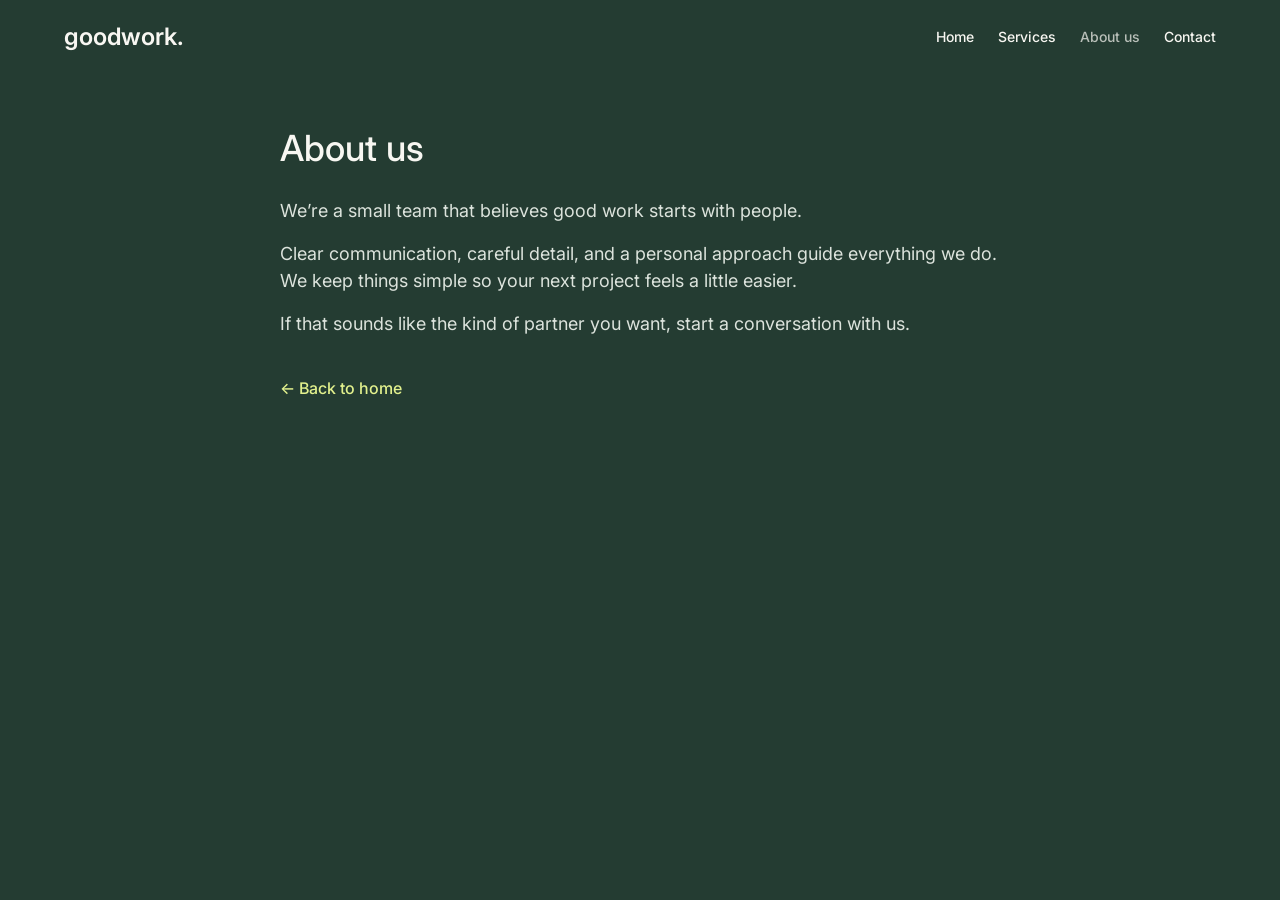
==== about.html @ 2f3a1b4b "Add multi-page goodwork. HTML sample with sticky header" ====
<!DOCTYPE html>
<html lang="en">
<head>
  <meta charset="UTF-8">
  <meta name="viewport" content="width=device-width, initial-scale=1.0">
  <title>goodwork. — About us</title>
  <link rel="preconnect" href="https://fonts.googleapis.com">
  <link href="https://fonts.googleapis.com/css2?family=Inter:wght@400;500;600;700&display=swap" rel="stylesheet">
  <link rel="stylesheet" href="styles.css">
</head>
<body class="page-green">
  <header class="site-header dark">
    <div class="inner">
      <a href="index.html" class="wordmark">goodwork.</a>
      <nav>
        <a href="index.html">Home</a>
        <a href="services.html">Services</a>
        <a href="about.html" class="active">About us</a>
        <a href="contact.html">Contact</a>
      </nav>
    </div>
  </header>

  <main class="about-page">
    <div class="about-inner">
      <h1>About us</h1>
      <p>We’re a small team that believes good work starts with people.</p>
      <p>Clear communication, careful detail, and a personal approach guide everything we do. We keep things simple so your next project feels a little easier.</p>
      <p>If that sounds like the kind of partner you want, start a conversation with us.</p>
      <a href="index.html" class="back-link">← Back to home</a>
    </div>
  </main>
</body>
</html>
---- styles.css ----
:root {
  --cream: #f8f7f2;
  --forest: #243c32;
  --lime: #e2f18d;
  --mist: #dce3dc;
  --sage: #636d64;
  --line: #d8ddd3;
}
* { box-sizing: border-box; margin: 0; padding: 0; }
body {
  font-family: "Inter", system-ui, sans-serif;
  background: var(--cream);
  color: var(--forest);
  line-height: 1.4;
}
a { color: inherit; text-decoration: none; }
.site-header {
  position: sticky;
  top: 0;
  z-index: 10;
  background: var(--cream);
  border-bottom: 1px solid transparent;
}
.site-header.dark {
  background: var(--forest);
  color: var(--cream);
}
.site-header .inner {
  max-width: 1200px;
  margin: 0 auto;
  padding: 1.25rem 1.5rem;
  display: flex;
  align-items: center;
  justify-content: space-between;
  gap: 1.5rem;
}
.wordmark { font-size: 24px; font-weight: 600; }
nav { display: flex; flex-wrap: wrap; gap: 0.75rem 1.5rem; font-size: 14px; font-weight: 500; }
nav a:hover, nav a.active { opacity: 0.7; }
.hero { background: var(--forest); color: var(--cream); }
.hero-inner {
  max-width: 1200px;
  margin: 0 auto;
  padding: 3rem 1.5rem;
  display: flex;
  flex-direction: column;
  gap: 2rem;
}
.eyebrow {
  font-size: 12px;
  font-weight: 500;
  letter-spacing: 0.12em;
  text-transform: uppercase;
  color: var(--lime);
}
.hero h1 {
  margin-top: 1.5rem;
  font-size: 44px;
  font-weight: 500;
  line-height: 1.08;
  letter-spacing: -0.04em;
}
.lead { margin-top: 1.5rem; max-width: 660px; font-size: 18px; color: var(--mist); }
.hero-bottom { display: flex; flex-direction: column; gap: 1.5rem; }
.cta {
  display: inline-block;
  background: var(--lime);
  color: var(--forest);
  border: none;
  border-radius: 6px;
  padding: 1rem 1.5rem;
  font-size: 16px;
  font-weight: 600;
  cursor: pointer;
}
.side-note { max-width: 240px; font-size: 15px; color: var(--mist); }
.promises, .content-page { max-width: 1200px; margin: 0 auto; padding: 3rem 1.5rem; }
.grid { display: grid; gap: 2rem; }
.promises h2, .card h2 { font-size: 18px; font-weight: 600; }
.promises p, .card p { margin-top: 0.5rem; font-size: 14px; color: var(--sage); }
footer { max-width: 1200px; margin: 0 auto; padding: 0 1.5rem 2.5rem; }
.footer-inner {
  border-top: 1px solid var(--line);
  padding-top: 1.5rem;
  display: flex;
  flex-direction: column;
  gap: 0.5rem;
}
.footer-wordmark { font-size: 18px; font-weight: 600; }
.footer-msg { font-size: 13px; color: var(--sage); }
.page-green { background: var(--forest); color: var(--cream); min-height: 100vh; }
.about-page { padding: 3rem 1.5rem; }
.about-inner { max-width: 720px; margin: 0 auto; }
.about-inner h1 { font-size: 36px; font-weight: 500; margin-bottom: 1.5rem; }
.about-inner p { font-size: 18px; color: var(--mist); margin-bottom: 1rem; line-height: 1.5; }
.back-link { display: inline-block; margin-top: 1.5rem; color: var(--lime); font-weight: 500; }
.content-page h1 { font-size: 36px; font-weight: 500; margin-bottom: 0.75rem; }
.intro { font-size: 18px; color: var(--sage); margin-bottom: 2rem; }
.services-grid { margin-bottom: 2rem; }
.card {
  background: #fff;
  border-radius: 12px;
  padding: 1.25rem;
  box-shadow: 0 2px 8px rgba(0,0,0,0.04);
}
.contact-form { max-width: 480px; display: flex; flex-direction: column; gap: 1rem; }
.contact-form label { display: flex; flex-direction: column; gap: 0.35rem; font-size: 14px; font-weight: 500; }
.contact-form input, .contact-form textarea {
  border: 1px solid var(--line);
  border-radius: 6px;
  padding: 0.75rem;
  font: inherit;
  background: #fff;
}
.thanks { color: #27ae60; font-size: 15px; }
@media (min-width: 640px) {
  .hero-bottom { flex-direction: row; align-items: flex-end; justify-content: space-between; }
  .side-note { text-align: right; }
  .footer-inner { flex-direction: row; align-items: center; justify-content: space-between; }
  .grid { grid-template-columns: repeat(3, 1fr); }
}
@media (min-width: 768px) {
  .hero h1 { font-size: 68px; }
  .hero-inner { min-height: 420px; justify-content: space-between; }
}
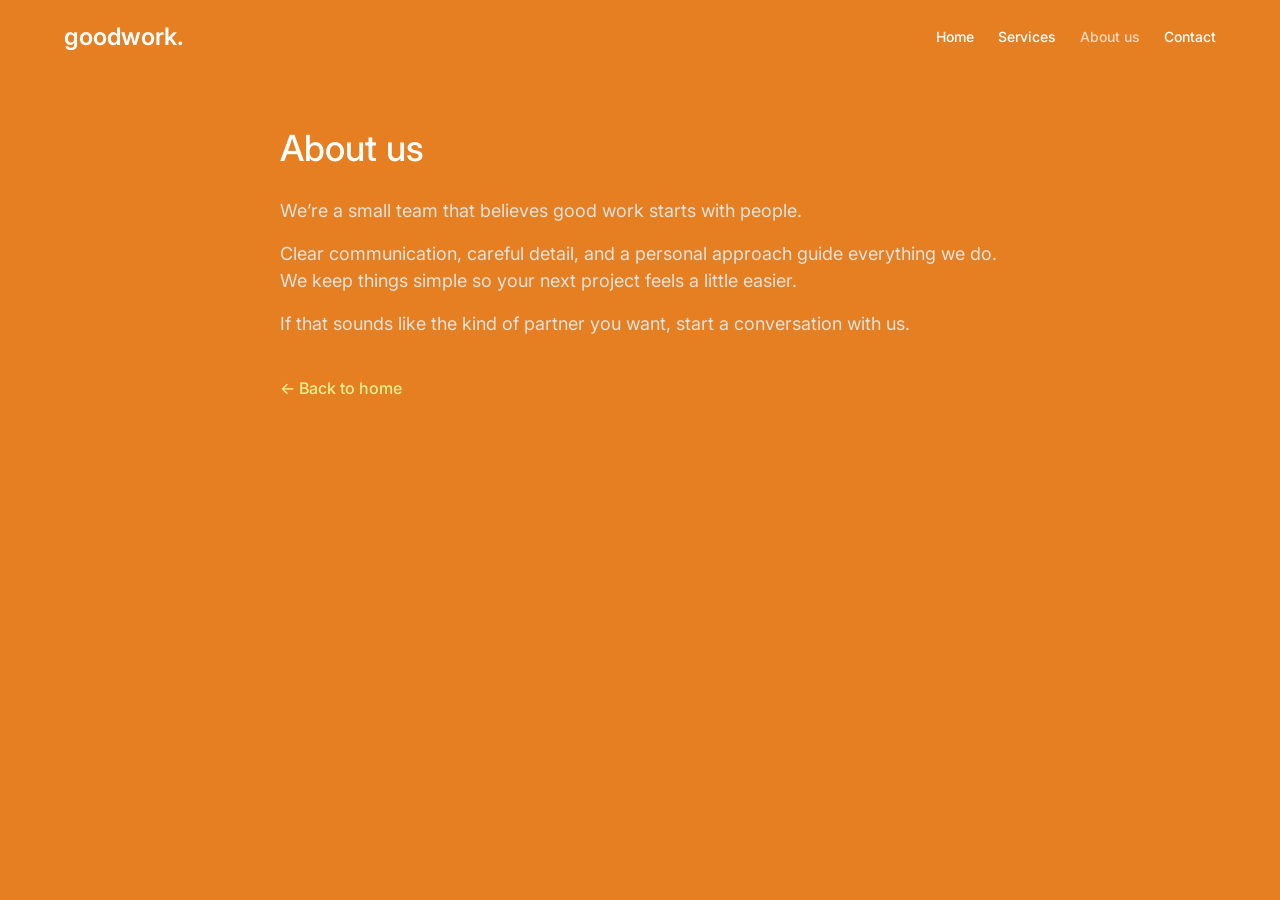
==== commit 2d02bca2: "Update about.html" ====
--- a/about.html
+++ b/about.html
@@ -3,7 +3,7 @@
 <head>
   <meta charset="UTF-8">
   <meta name="viewport" content="width=device-width, initial-scale=1.0">
-  <title>goodwork. — About us</title>
+  <title>goodwork. — About us AAA </title>
   <link rel="preconnect" href="https://fonts.googleapis.com">
   <link href="https://fonts.googleapis.com/css2?family=Inter:wght@400;500;600;700&display=swap" rel="stylesheet">
   <link rel="stylesheet" href="styles.css">
--- a/styles.css
+++ b/styles.css
@@ -22,8 +22,8 @@
   border-bottom: 1px solid transparent;
 }
 .site-header.dark {
-  background: var(--forest);
-  color: var(--cream);
+  background: #e67e22;
+  color: #fff;
 }
 .site-header .inner {
   max-width: 1200px;
@@ -88,7 +88,7 @@
 }
 .footer-wordmark { font-size: 18px; font-weight: 600; }
 .footer-msg { font-size: 13px; color: var(--sage); }
-.page-green { background: var(--forest); color: var(--cream); min-height: 100vh; }
+.page-green { background: #e67e22; color: #fff; min-height: 100vh; }
 .about-page { padding: 3rem 1.5rem; }
 .about-inner { max-width: 720px; margin: 0 auto; }
 .about-inner h1 { font-size: 36px; font-weight: 500; margin-bottom: 1.5rem; }
